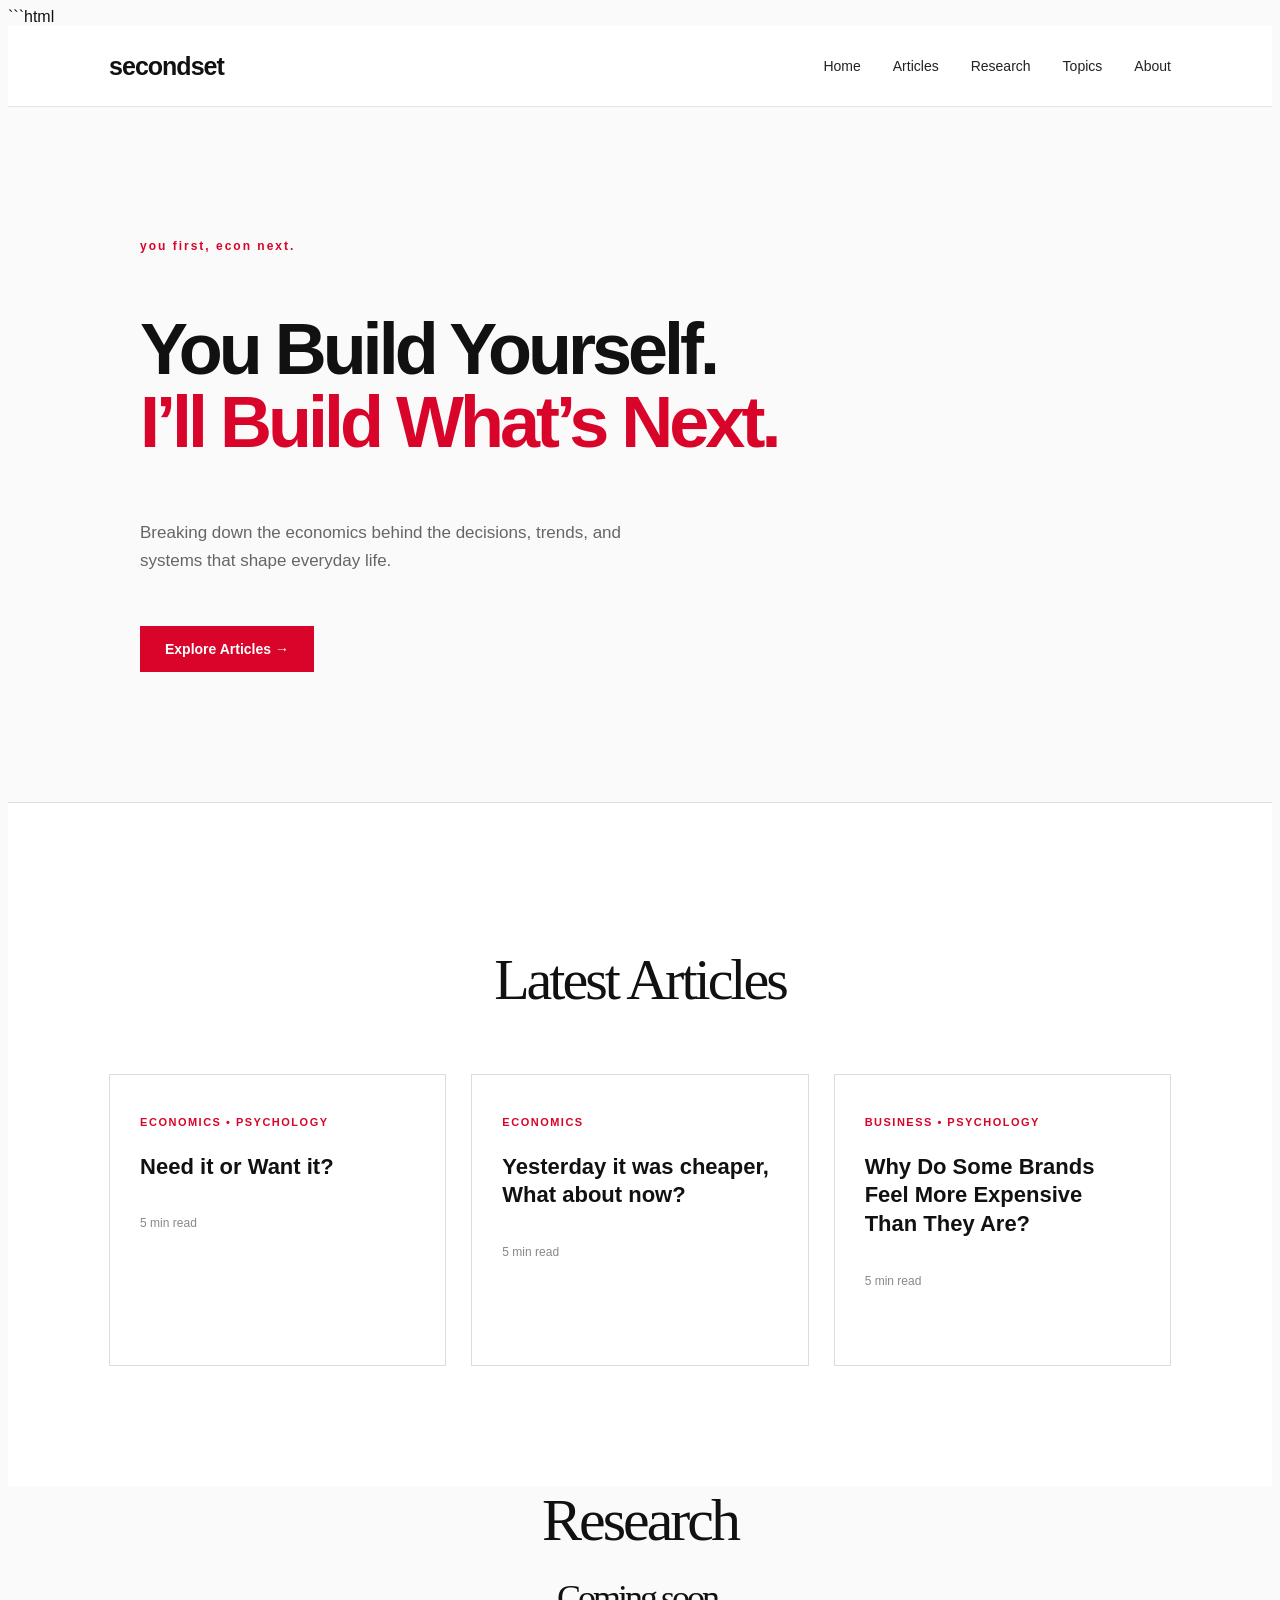
==== index.html @ 8371ae05 "Initial commit" ====
```html
<!DOCTYPE html>
<html lang="en">
<head>
    <meta charset="UTF-8">
    <meta name="viewport" content="width=device-width, initial-scale=1.0">
    <title>secondset</title>
    <link rel="stylesheet" href="style.css">
</head>

<body>

    <header>
        <div class="logo">secondset</div>

  <nav>
    <a href="index.html">Home</a>
    <a href="articles.html">Articles</a>
    <a href="index.html#research">Research</a>
    <a href="topics.html">Topics</a>
    <a href="about.html">About</a>
</nav>
</nav>
    </header>


    <main>

        <!-- HERO -->

        <section class="hero">

            <p class="small-title">you first, econ next.</p>

            <h1>
                You Build Yourself.<br>
                <span>I’ll Build What’s Next.</span>
            </h1>

            <p class="description">
                Breaking down the economics behind the decisions,
                trends, and systems that shape everyday life.
            </p>

            <button>Explore Articles →</button>

        </section>


 <!-- ARTICLES -->

<section class="articles">

    <div class="section-title">
        <h2>Latest Articles</h2>
    </div>

    <div class="article-grid">

        <a href="article.html" class="article-link">
            <article>
                <p>ECONOMICS • PSYCHOLOGY</p>

                <h3>Need it or Want it?</h3>

                <span>5 min read</span>
            </article>
        </a>

        <a href="price-changes.html" class="article-link">
            <article>
                <p>ECONOMICS</p>

                <h3>Yesterday it was cheaper, What about now?</h3>

                <span>5 min read</span>
            </article>
        </a>

        <a href="brand-perception.html" class="article-link">
    <article>
        <p>BUSINESS • PSYCHOLOGY</p>

        <h3>Why Do Some Brands Feel More Expensive Than They Are?</h3>

        <span>5 min read</span>
    </article>
</a>

    </div>

</section>


<!-- RESEARCH -->

<section class="research" id="research">

    <div class="research-intro">

        <p class="research-label">Research</p>

        <h2>Coming soon.</h2>

    </div>

</section>
---- style.css ----
```css
* {
    margin: 0;
    padding: 0;
    box-sizing: border-box;
}

body {
    font-family: Arial, Helvetica, sans-serif;
    background: #fafafa;
    color: #111;
}

/* NAVBAR */

header {
    height: 80px;
    display: flex;
    align-items: center;
    justify-content: space-between;
    padding: 0 8%;
    border-bottom: 1px solid #e5e5e5;
    background: white;
}

.logo {
    font-size: 25px;
    font-weight: 700;
    letter-spacing: -1px;
}

.logo span {
    color: #d90429;
}

nav {
    display: flex;
    gap: 32px;
}

nav a {
    text-decoration: none;
    color: #222;
    font-size: 14px;
}

nav a:hover {
    color: #d90429;
}

/* HERO */

.hero {
    max-width: 1000px;
    margin: 0 auto;
    padding: 120px 20px 130px;
}

.small-title {
    color: #d90429;
    font-size: 12px;
    font-weight: 700;
    letter-spacing: 2px;
    margin-bottom: 25px;
}

.hero h1 {
    font-size: 72px;
    line-height: 1.02;
    letter-spacing: -4px;
    max-width: 800px;
}

.hero h1 span {
    color: #d90429;
}

.description {
    margin-top: 30px;
    max-width: 500px;
    color: #666;
    font-size: 17px;
    line-height: 1.6;
}

button {
    margin-top: 35px;
    background: #d90429;
    color: white;
    border: none;
    padding: 15px 25px;
    font-size: 14px;
    font-weight: 600;
    cursor: pointer;
}

button:hover {
    background: #b80323;
}

/* ARTICLES */

.articles {
    border-top: 1px solid #ddd;
    padding: 100px 8% 120px;
    background: white;
}

.section-title {
    text-align: center;
    margin-bottom: 65px;
}

.section-title h2 {
    font-family: Georgia, "Times New Roman", serif;
    font-size: 58px;
    font-weight: 400;
    letter-spacing: -3px;
    line-height: 1;
}

.article-grid {
    display: grid;
    grid-template-columns: repeat(3, 1fr);
    gap: 25px;
    max-width: 1100px;
    margin: 0 auto;
}

.article-link {
    text-decoration: none;
    color: #111;
    display: block;
}

.article-link:visited {
    color: #111;
}

.article-link article {
    cursor: pointer;
}

article {
    border: 1px solid #ddd;
    padding: 30px;
    min-height: 230px;
    transition: 0.2s;
}

article:hover {
    border-color: #d90429;
    transform: translateY(-3px);
}

article p {
    color: #d90429;
    font-size: 11px;
    font-weight: 700;
    letter-spacing: 1.5px;
    margin-bottom: 25px;
}

article h3 {
    color: #111;
    font-size: 22px;
    line-height: 1.3;
    margin-bottom: 35px;
}

article span {
    color: #888;
    font-size: 12px;
}

/* FOOTER */

footer {
    padding: 30px 8%;
    border-top: 1px solid #ddd;
    color: #777;
    font-size: 12px;
}

/* MOBILE */

@media (max-width: 700px) {

    header {
        padding: 0 5%;
    }

    nav {
        gap: 12px;
    }

    nav a {
        font-size: 12px;
    }

    .hero {
        padding: 80px 20px;
    }

    .hero h1 {
        font-size: 48px;
        letter-spacing: -2px;
    }

    .article-grid {
        grid-template-columns: 1fr;
    }
}
```
```css
/* =========================
   RESEARCH
========================= */

/* =========================
   RESEARCH
========================= */

.research {
    padding: 120px 8% 140px;
    background: #fafafa;
    border-top: 1px solid #ddd;
}

.research-intro {
    width: 100%;
    margin: 0;
    padding: 0;
    text-align: center;
}

.research-label {
    font-family: Georgia, "Times New Roman", serif;
    font-size: 60px;
    font-weight: 400;
    letter-spacing: -3px;
    color: #111;
    margin: 0 0 25px;
}

.research-intro h2 {
    font-family: Georgia, "Times New Roman", serif;
    font-size: 36px;
    font-weight: 400;
    letter-spacing: -3px;
    line-height: 1;
    color: #111;
    margin: 0;
}


/* MOBILE */

@media (max-width: 700px) {

    .articles {
        padding: 80px 5% 90px;
    }

    .section-title {
        margin-bottom: 45px;
    }

    .section-title h2 {
        font-size: 42px;
    }

    .article-grid {
        grid-template-columns: 1fr;
    }

    .research {
        padding: 80px 5% 90px;
    }

    .research-label {
        font-size: 13px;
        margin-bottom: 20px;
    }

    .research-intro h2 {
        font-size: 42px;
    }
}


/* Mobile */

@media (max-width: 700px) {

    .research {
        padding: 70px 5% 80px;
    }

    .research-intro {
        flex-direction: column;
        gap: 30px;
    }

    .research-intro h2 {
        font-size: 34px;
    }

    .research-description {
        align-self: auto;
    }

    .research-grid {
        grid-template-columns: 1fr;
    }
}
```
/* ARTICLE LINKS */

.article-link {
    text-decoration: none;
    color: inherit;
    display: block;
}

.article-link article {
    cursor: pointer;
}

.article-link article {
    color: #111;
}

.article-link article h3 {
    color: #111;
}

.article-link article p {
    color: #d90429;
}

.article-link article span {
    color: #888;
}
}
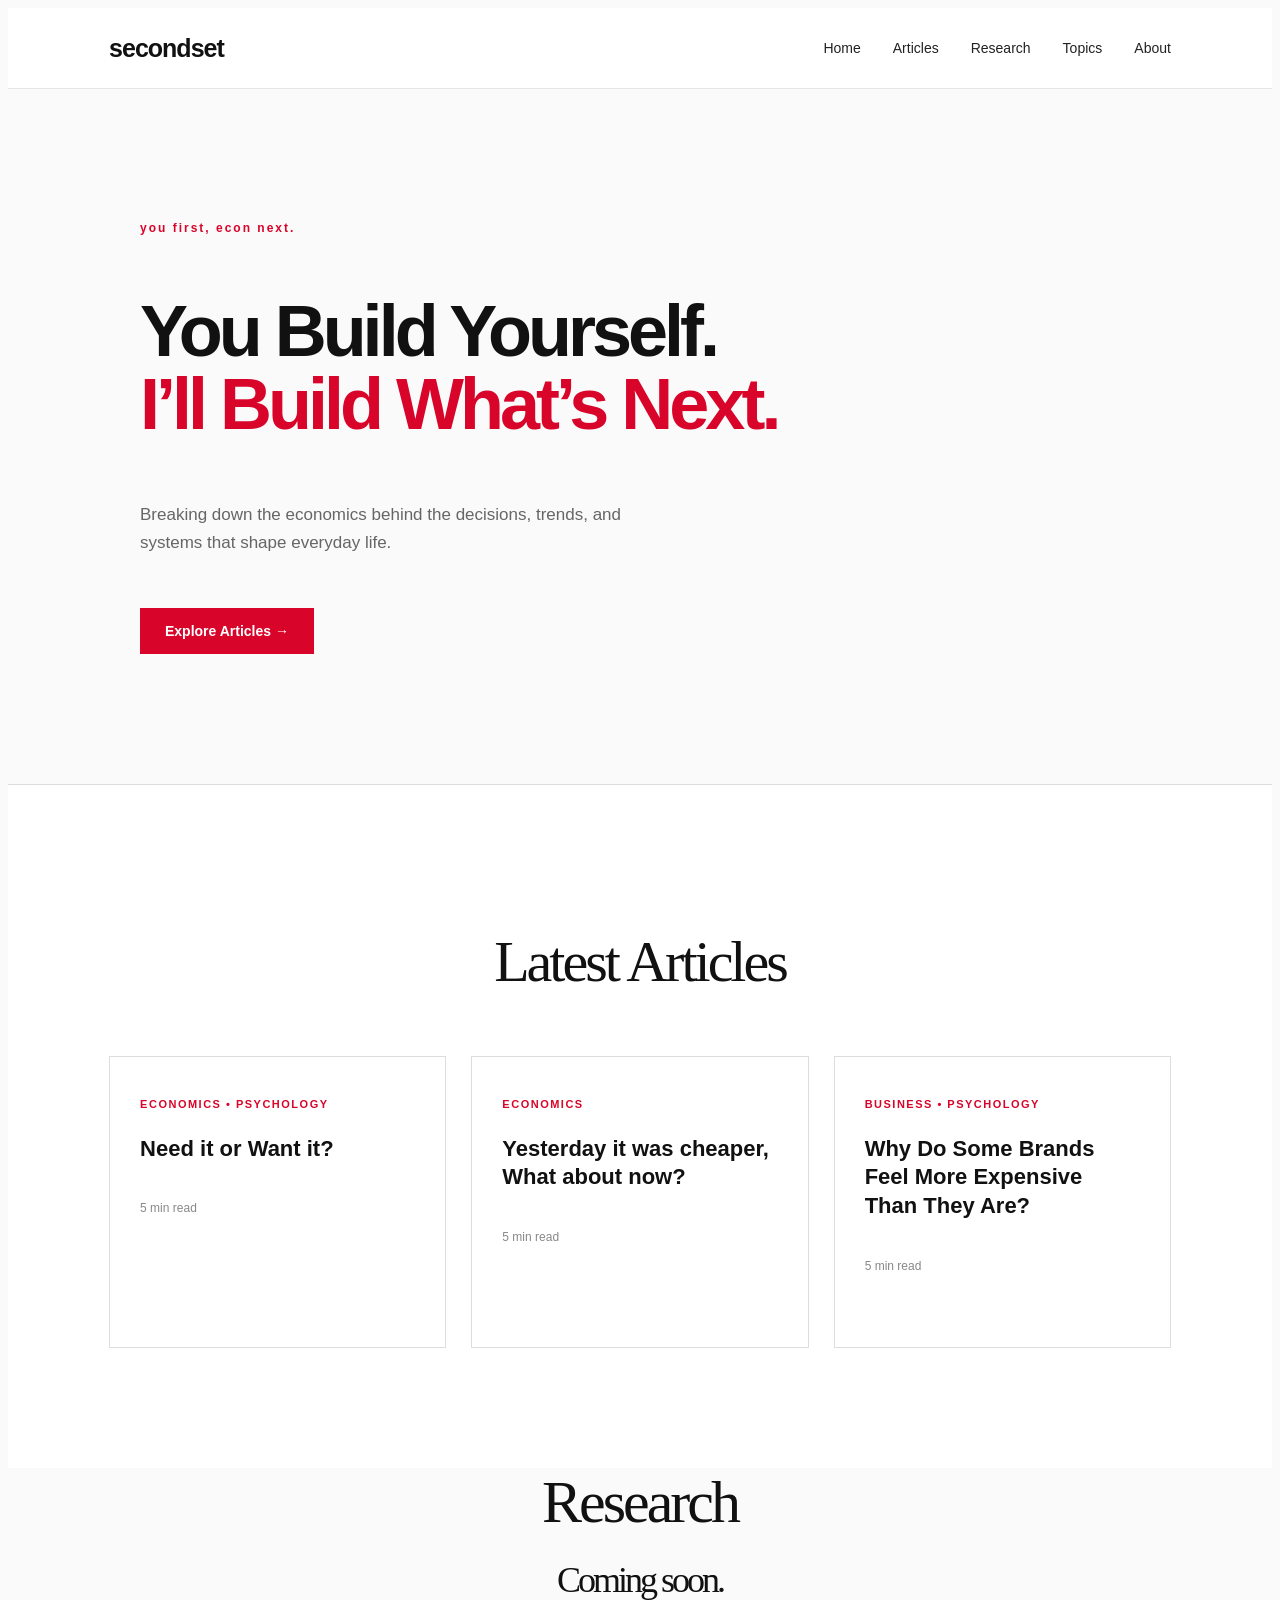
==== commit ca781438: "Improve mobile layout" ====
--- a/index.html
+++ b/index.html
@@ -1,4 +1,4 @@
-```html
+
 <!DOCTYPE html>
 <html lang="en">
 <head>
--- a/style.css
+++ b/style.css
@@ -342,4 +342,43 @@
 .article-link article span {
     color: #888;
 }
+@media (max-width: 600px) {
+
+    header {
+        height: auto;
+        min-height: 80px;
+        padding: 18px 6%;
+        flex-direction: column;
+        gap: 15px;
+        align-items: center;
+    }
+
+    .logo {
+        font-size: 24px;
+    }
+
+    nav {
+        display: flex;
+        gap: 22px;
+        flex-wrap: wrap;
+        justify-content: center;
+    }
+
+    nav a {
+        font-size: 13px;
+    }
+
+    .hero {
+        padding: 70px 6% 80px;
+    }
+
+    .hero h1 {
+        font-size: 46px;
+        line-height: 1.05;
+        letter-spacing: -2px;
+    }
+
+    .description {
+        font-size: 16px;
+    }
 }
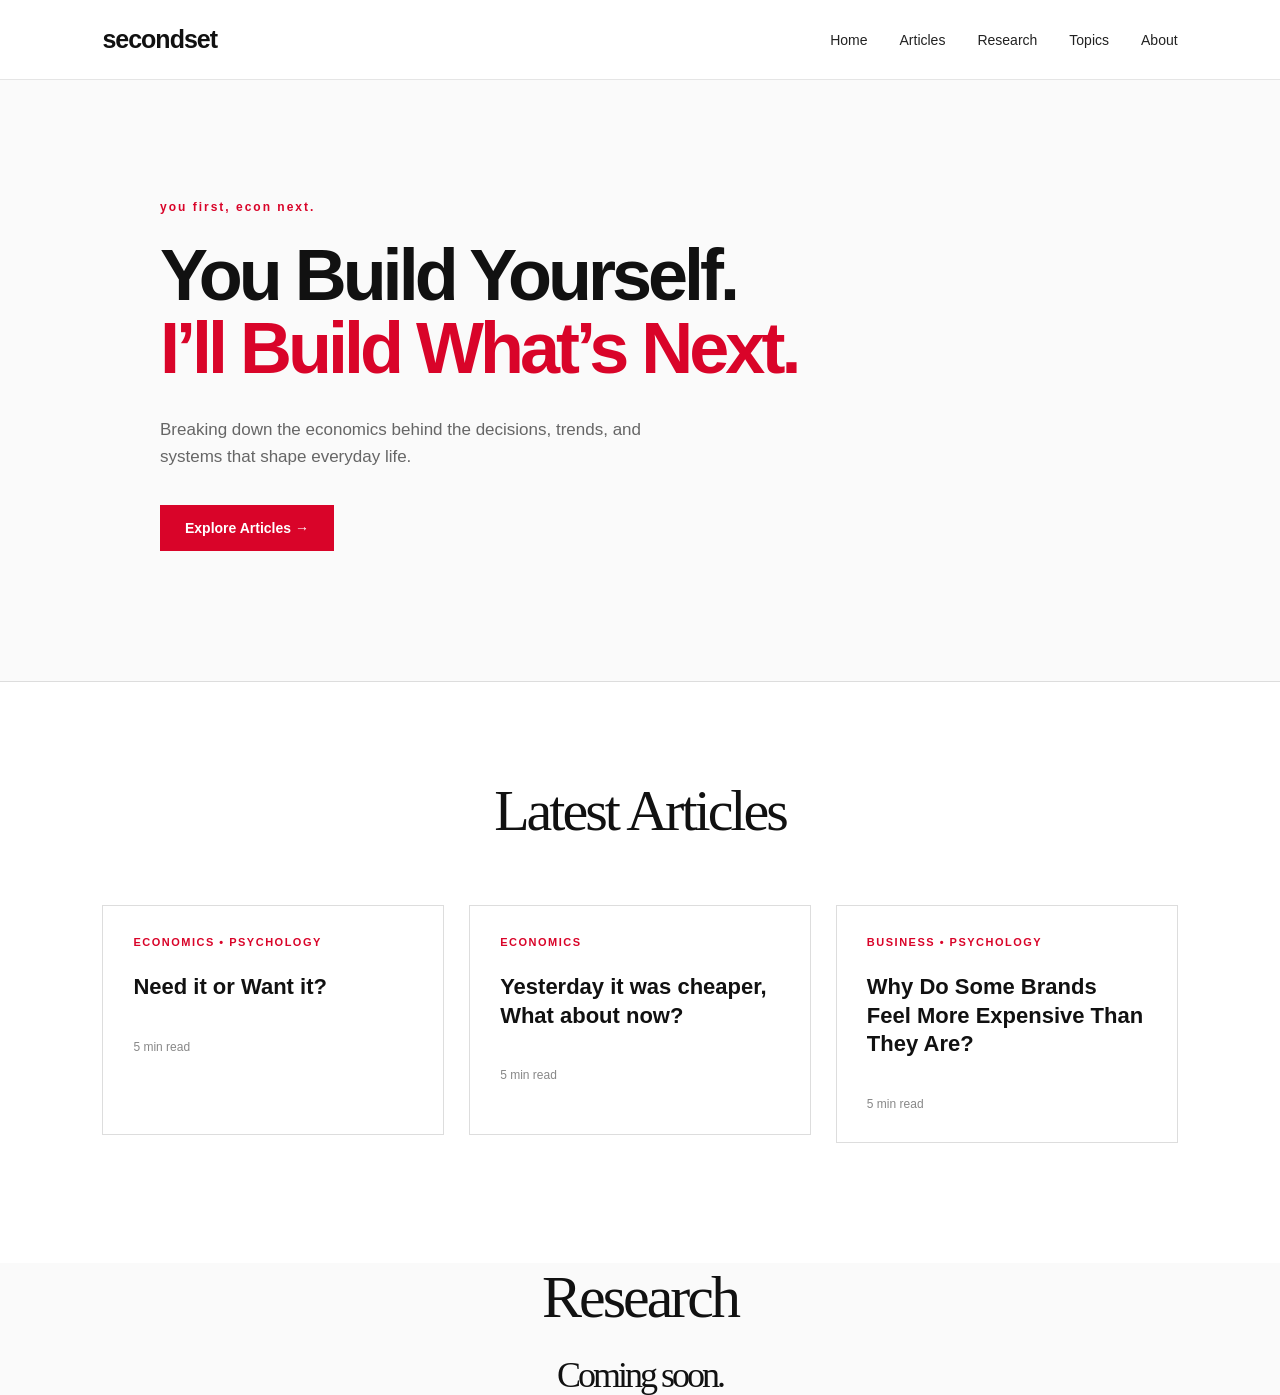
==== commit 37414b23: "Add Google verification tag" ====
--- a/index.html
+++ b/index.html
@@ -4,6 +4,7 @@
 <head>
     <meta charset="UTF-8">
     <meta name="viewport" content="width=device-width, initial-scale=1.0">
+    <meta name="google-site-verification" content="C6ClDFffFBDO25cGEh74CQ3My237mkBE4cnzXi_xLuU" />
     <title>secondset</title>
     <link rel="stylesheet" href="style.css">
 </head>
--- a/style.css
+++ b/style.css
@@ -1,4 +1,4 @@
-```css
+
 * {
     margin: 0;
     padding: 0;
@@ -211,7 +211,7 @@
         grid-template-columns: 1fr;
     }
 }
-```
+
 ```css
 /* =========================
    RESEARCH
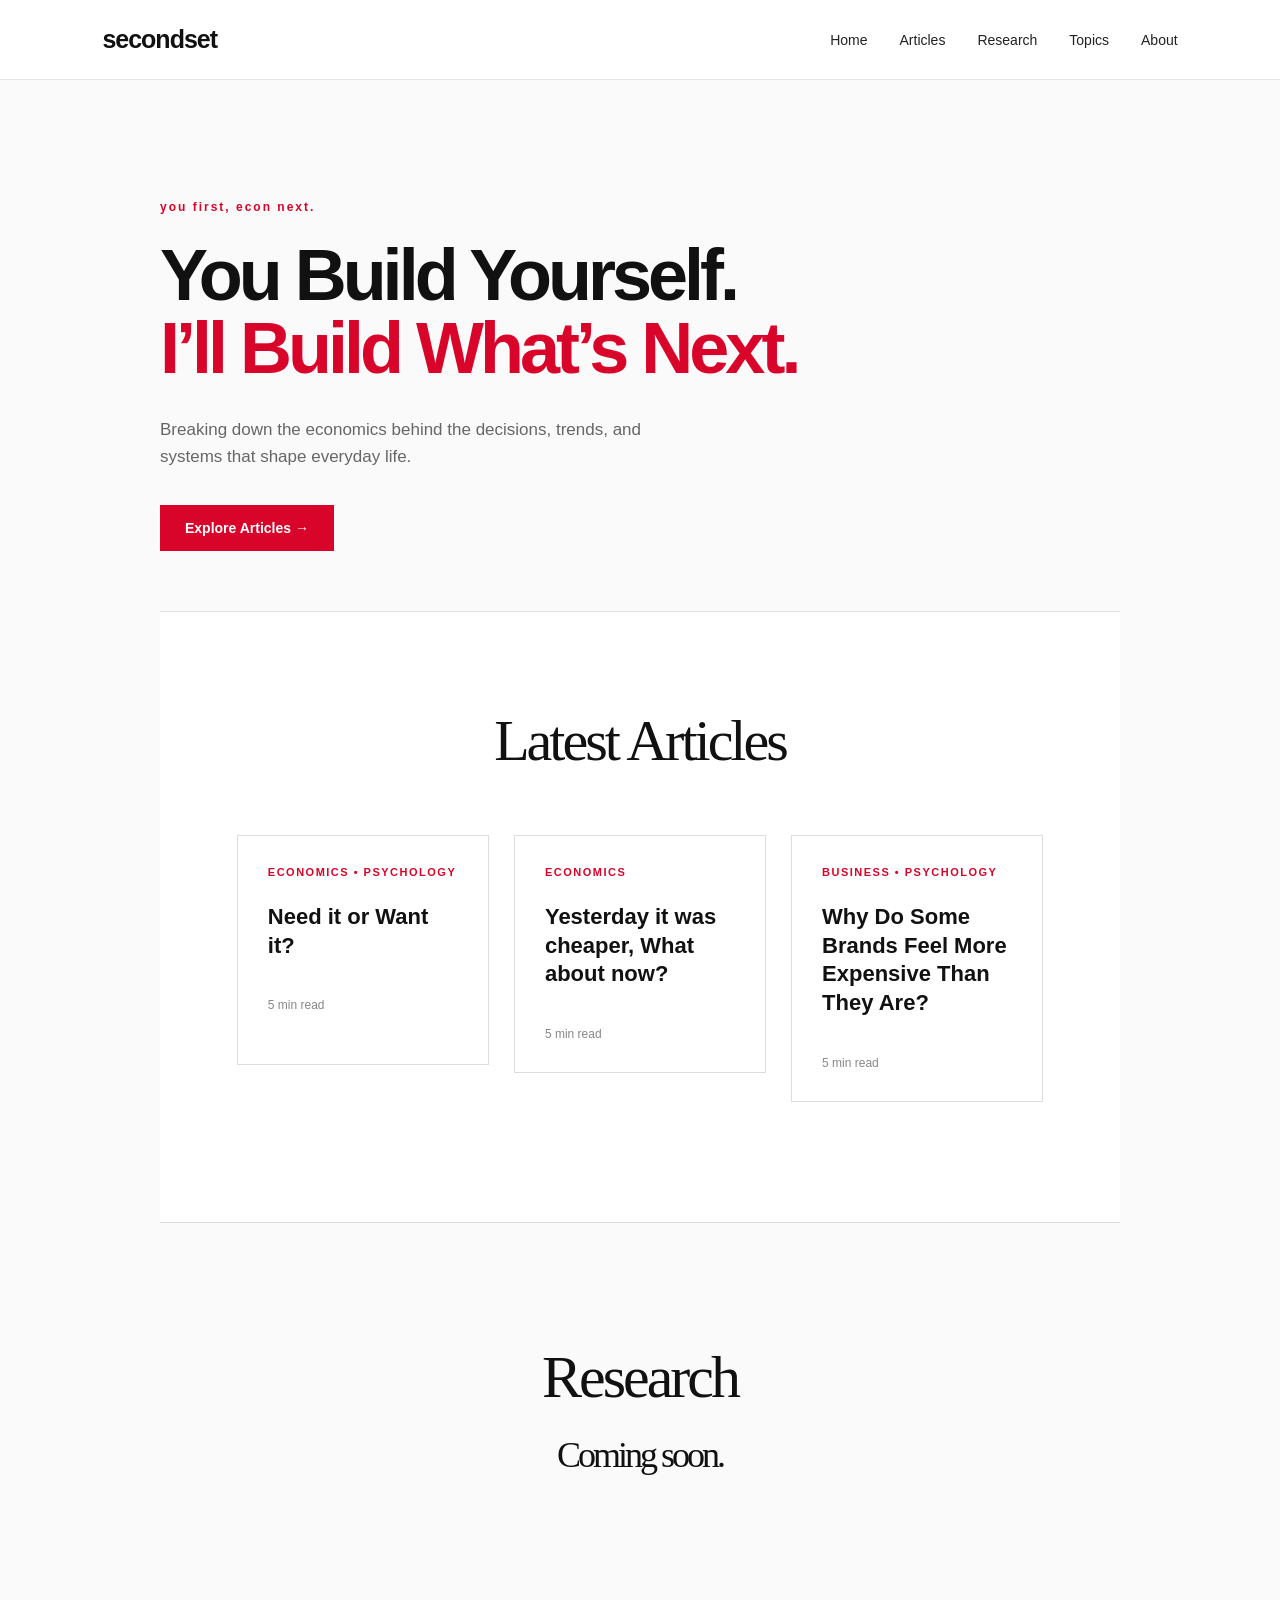
==== commit 8aa2b25d: "Update website" ====
--- a/index.html
+++ b/index.html
@@ -43,13 +43,15 @@
                 trends, and systems that shape everyday life.
             </p>
 
-            <button>Explore Articles →</button>
+        <button onclick="window.location.href='articles.html'">
+    Explore Articles →
+</button>
 
-        </section>
+
+</section\>
 
 
  <!-- ARTICLES -->
-
 <section class="articles">
 
     <div class="section-title">
@@ -105,4 +107,11 @@
 
     </div>
 
-</section>+</section>    </main>
+<script>
+document.querySelector('.hero button').onclick = function() {
+    window.location.href = 'articles.html';
+};
+</script>
+</body>
+</html>
--- a/style.css
+++ b/style.css
@@ -104,6 +104,7 @@
     border-top: 1px solid #ddd;
     padding: 100px 8% 120px;
     background: white;
+    margin-top: 60px;
 }
 
 .section-title {
@@ -212,7 +213,7 @@
     }
 }
 
-```css
+
 /* =========================
    RESEARCH
 ========================= */
@@ -314,7 +315,7 @@
         grid-template-columns: 1fr;
     }
 }
-```
+
 /* ARTICLE LINKS */
 
 .article-link {
